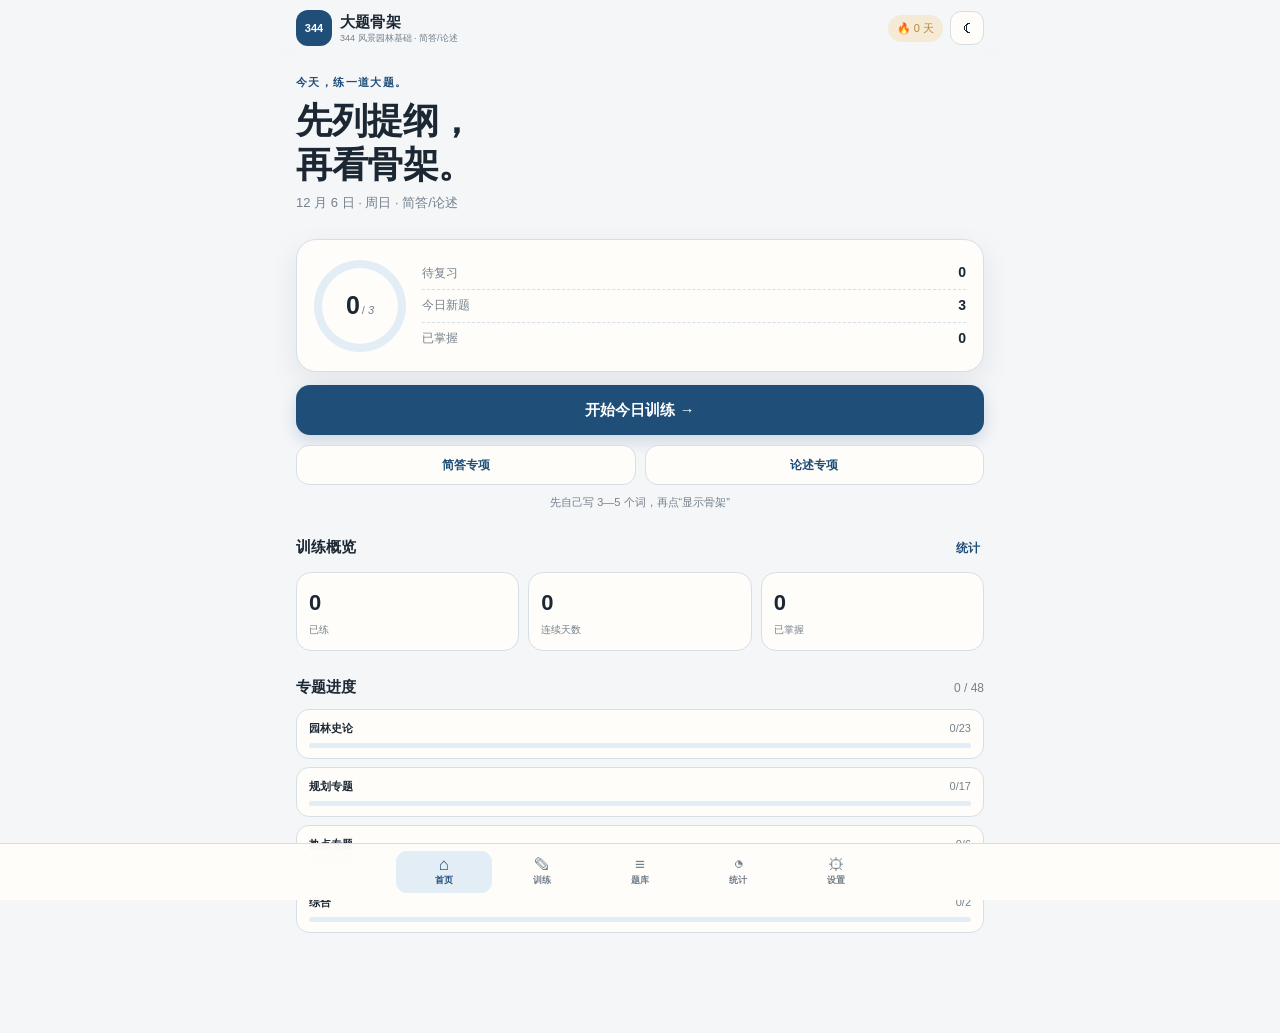
==== 344/index.html @ 08ed9bfb "Add files via upload" ====
<!DOCTYPE html>
<html lang="zh-CN">
<head>
  <meta charset="UTF-8">
  <meta name="viewport" content="width=device-width, initial-scale=1, viewport-fit=cover">
  <meta name="theme-color" content="#1f4e79">
  <meta name="apple-mobile-web-app-capable" content="yes">
  <meta name="apple-mobile-web-app-status-bar-style" content="default">
  <meta name="apple-mobile-web-app-title" content="344 风景园林基础 大题">
  <meta name="description" content="344 风景园林基础 简答/论述训练：先列提纲，再看骨架，限时写。">
  <link rel="manifest" href="./manifest.webmanifest">
  <link rel="icon" href="./icons/icon-192.png">
  <link rel="apple-touch-icon" href="./icons/icon-180.png">
  <link rel="stylesheet" href="./styles.css">
  <title>344 风景园林基础 大题 · 骨架训练</title>
</head>
<body data-subject="344">
  <div id="app">
    <header class="topbar" id="topbar">
      <div class="topbar-inner">
        <button class="back-btn hidden" id="backBtn" aria-label="返回">‹</button>
        <div class="brand">
          <span class="brand-mark">344</span>
          <div>
            <div class="brand-text">大题骨架</div>
            <div class="brand-sub">344 风景园林基础 · 简答/论述</div>
          </div>
        </div>
        <div class="top-actions">
          <span class="streak-pill" id="streakPill">🔥 0 天</span>
          <button class="icon-btn" id="themeBtn" aria-label="切换深浅色">☾</button>
        </div>
      </div>
    </header>

    <main>
      <section class="screen active" id="screen-home">
        <div class="hero">
          <div class="hero-kicker">今天，练一道大题。</div>
          <h1>先列提纲，<br>再看骨架。</h1>
          <p class="hero-sub" id="todayLabel">344 风景园林基础 · 简答 / 论述</p>
        </div>

        <div class="today-card">
          <div class="today-ring" id="todayRing" style="--p:0%">
            <div class="ring-inner"><strong id="todayDone">0</strong><span>/ <em id="todayTarget">3</em></span></div>
          </div>
          <div class="today-info">
            <div class="today-row"><span>待复习</span><b id="dueCount">0</b></div>
            <div class="today-row"><span>今日新题</span><b id="newCount">0</b></div>
            <div class="today-row"><span>已掌握</span><b id="masteredCount">0</b></div>
          </div>
        </div>

        <button class="primary-btn wide" id="startBtn">开始今日训练 →</button>
        <div class="quick-row">
          <button class="quick-btn" id="quickS">简答专项</button>
          <button class="quick-btn" id="quickL">论述专项</button>
        </div>
        <div class="hero-note">先自己写 3—5 个词，再点“显示骨架”</div>

        <div class="section-head"><h2>训练概览</h2><button class="text-btn" data-goto="stats">统计</button></div>
        <div class="stat-grid">
          <div class="stat-card"><div class="stat-num" id="statDone">0</div><div class="stat-label">已练</div></div>
          <div class="stat-card"><div class="stat-num" id="statStreak">0</div><div class="stat-label">连续天数</div></div>
          <div class="stat-card"><div class="stat-num" id="statMastered">0</div><div class="stat-label">已掌握</div></div>
        </div>

        <div class="section-head"><h2>专题进度</h2><span class="muted" id="totalLabel">0 / 0</span></div>
        <div class="topic-list" id="topicList"></div>
      </section>

      <section class="screen" id="screen-train">
        <div class="train-top">
          <div class="train-meta">
            <span id="trainProgressText">0 / 0</span>
            <span class="dot">·</span>
            <span id="trainMode">今日训练</span>
          </div>
          <div class="progress-track"><div class="progress-fill" id="trainProgressBar"></div></div>
        </div>

        <div id="trainArea">
          <div class="question-card">
            <div class="q-meta">
              <span class="chip" id="trainType">简答</span>
              <span class="chip gold" id="trainSource">2025</span>
              <span class="muted" id="trainScore">10 分</span>
            </div>
            <h1 class="q-title" id="trainTitle">题目</h1>

            <div class="timer-row">
              <div><span class="timer" id="timer">00:00</span> <span class="timer-target" id="timerTarget">建议 10 分钟</span></div>
              <button class="timer-btn" id="timerBtn">开始计时</button>
            </div>

            <textarea class="outline" id="outline" placeholder="先写提纲：分几点？每点关键词？案例/机制？"></textarea>
            <button class="reveal-btn" id="revealBtn">显示骨架</button>

            <div class="skeleton hidden" id="skeleton">
              <div class="sk-block"><div class="sk-label">破题</div><div class="sk-text" id="sBreak"></div></div>
              <div class="sk-block"><div class="sk-label">骨架</div><ol class="sk-points" id="sPoints"></ol></div>
              <div class="sk-block"><div class="sk-label">关键词</div><div class="sk-text" id="sKeys"></div></div>
              <div class="sk-block"><div class="sk-label">案例/机制</div><div class="sk-text" id="sCase"></div></div>
              <div class="sk-block sk-pit"><div class="sk-label">易漏点</div><div class="sk-text" id="sPit"></div></div>
            </div>

            <div class="ratings hidden" id="ratings">
              <button class="rate" data-level="0"><b>没思路</b><span>明天再来</span></button>
              <button class="rate" data-level="1"><b>有框架</b><span>2 天后</span></button>
              <button class="rate" data-level="2"><b>能展开</b><span>4 天后</span></button>
              <button class="rate" data-level="3"><b>能写完</b><span>7 天后</span></button>
            </div>

            <div class="card-foot">
              <button class="foot-btn" id="prevBtn">‹ 上一题</button>
              <button class="foot-btn" id="skipBtn">跳过 ›</button>
            </div>
          </div>
        </div>

        <div class="empty-state hidden" id="trainEmpty">
          <div class="empty-icon">✓</div>
          <h2>这一组练完了</h2>
          <p id="emptyText">今天的题已经清空。</p>
          <button class="primary-btn" data-goto="home">回首页</button>
        </div>
      </section>

      <section class="screen" id="screen-library">
        <div class="library-head"><h1>题库</h1><span class="muted" id="libraryCount">0 题</span></div>
        <div class="search-wrap"><span class="search-icon">⌕</span><input id="searchInput" placeholder="搜题目 / 关键词"></div>
        <div class="chips" id="filterChips">
          <button class="filter-chip active" data-filter="all">全部</button>
          <button class="filter-chip" data-filter="简答">简答</button>
          <button class="filter-chip" data-filter="论述">论述</button>
          <button class="filter-chip" data-filter="new">未练</button>
          <button class="filter-chip" data-filter="mastered">已掌握</button>
        </div>
        <div class="q-list" id="questionList"></div>
      </section>

      <section class="screen" id="screen-stats">
        <div class="library-head"><h1>训练统计</h1><button class="text-btn" data-goto="settings">设置</button></div>
        <div class="stat-hero">
          <div><div class="stat-hero-num" id="statDone2">0</div><div class="stat-hero-label">已练题数</div></div>
          <div><div class="stat-hero-num" id="statMastered2">0</div><div class="stat-hero-label">已掌握</div></div>
          <div><div class="stat-hero-num" id="statDays2">0</div><div class="stat-hero-label">训练天数</div></div>
        </div>
        <div class="panel"><div class="panel-head"><h2>题型完成</h2><span class="muted">已练 / 总数</span></div><div class="bar-list" id="typeBars"></div></div>
        <div class="panel"><div class="panel-head"><h2>熟练度分布</h2><span class="muted">四档</span></div><div class="bar-list" id="levelBars"></div></div>
        <div class="panel"><div class="panel-head"><h2>最近 7 天</h2><span class="muted" id="weekTotal">0 次</span></div><div class="week-chart" id="weekChart"></div></div>
        <div class="panel"><div class="panel-head"><h2>专题进度</h2><span class="muted">已练 / 总数</span></div><div class="bar-list" id="topicStats"></div></div>
      </section>

      <section class="screen" id="screen-settings">
        <div class="library-head"><h1>设置</h1></div>
        <div class="setting-group">
          <label class="setting-row"><span><b>每日训练</b><small>一天练几题（含复习）</small></span>
            <select id="dailySelect"><option value="2">2 题</option><option value="3">3 题</option><option value="5">5 题</option><option value="8">8 题</option></select>
          </label>
          <label class="setting-row"><span><b>出题顺序</b><small>随机或按题库顺序</small></span>
            <select id="orderSelect"><option value="random">随机</option><option value="sequence">顺序</option></select>
          </label>
          <label class="setting-row"><span><b>深色模式</b><small>夜间护眼</small></span><input type="checkbox" id="darkToggle" class="switch"></label>
        </div>
        <div class="setting-group">
          <button class="setting-btn" id="exportBtn"><b>导出学习数据</b><span>JSON 备份</span></button>
          <label class="setting-btn"><b>导入学习数据</b><span>选择 JSON</span><input type="file" id="importFile" accept="application/json" class="hidden"></label>
          <button class="setting-btn danger" id="resetBtn"><b>清空全部进度</b><span>不可恢复</span></button>
        </div>
        <div class="about">
          <p><b>344 风景园林基础 · 大题骨架训练</b></p>
          <p>题库：48 题，来自 344/857 简答·论述骨架卡第一批、第二批。</p>
          <p>不是全文答案；只练“破题—骨架—关键词—案例/机制—易漏点”。</p>
          <p>进度只保存在本机浏览器，不上传。</p>
        </div>
      </section>
    </main>

    <nav class="tabbar">
      <button class="tab active" data-goto="home"><span>⌂</span><b>首页</b></button>
      <button class="tab" data-goto="train"><span>✎</span><b>训练</b></button>
      <button class="tab" data-goto="library"><span>≡</span><b>题库</b></button>
      <button class="tab" data-goto="stats"><span>◔</span><b>统计</b></button>
      <button class="tab" data-goto="settings"><span>⚙</span><b>设置</b></button>
    </nav>
  </div>

  <div class="modal hidden" id="modal">
    <div class="modal-backdrop" data-close="modal"></div>
    <div class="modal-card">
      <div class="modal-top"><span class="chip" id="mType">简答</span><button class="icon-btn" data-close="modal">×</button></div>
      <h2 id="mTitle">题目</h2>
      <div id="mBody"></div>
      <div class="modal-actions"><button class="primary-btn" id="mStart">练这道</button></div>
    </div>
  </div>

  <div class="toast" id="toast"></div>

  <script src="./data.js"></script>
  <script src="./app.js"></script>
</body>
</html>
---- 344/styles.css ----
:root {
  --bg: #f4f6f8;
  --bg-2: #e8edf2;
  --card: #fffdf9;
  --ink: #1b2733;
  --muted: #74808c;
  --line: #d6dee6;
  --accent: #1f4e79;
  --accent-2: #2f6fa0;
  --accent-soft: #e2edf6;
  --gold: #b8893b;
  --gold-soft: #f4ead6;
  --danger: #b4473d;
  --shadow: 0 10px 30px rgba(28, 42, 54, .08);
  --radius: 20px;
}
body[data-subject="857"] {
  --accent: #1f6b4f;
  --accent-2: #2f8a66;
  --accent-soft: #e2efe6;
}
body.dark {
  --bg: #10161c;
  --bg-2: #19232c;
  --card: #1b262f;
  --ink: #e6edf3;
  --muted: #9aa8b4;
  --line: #2c3a46;
  --accent: #79b6df;
  --accent-2: #96c9ea;
  --accent-soft: #1d3142;
  --gold: #d2a55f;
  --gold-soft: #332a1b;
  --danger: #e07a6f;
  --shadow: 0 10px 30px rgba(0, 0, 0, .28);
}
body[data-subject="857"].dark {
  --accent: #6fc39c;
  --accent-2: #8bd4b0;
  --accent-soft: #20382d;
}
* { box-sizing: border-box; -webkit-tap-highlight-color: transparent; }
html, body { margin: 0; padding: 0; }
body {
  font-family: -apple-system, BlinkMacSystemFont, "PingFang SC", "Hiragino Sans GB", "Microsoft YaHei", sans-serif;
  background: var(--bg); color: var(--ink); line-height: 1.55; min-height: 100dvh;
  padding-bottom: calc(76px + env(safe-area-inset-bottom));
}
button, input, select, textarea { font: inherit; color: inherit; }
button { border: 0; background: none; cursor: pointer; }
.hidden { display: none !important; }
.muted { color: var(--muted); font-size: 12px; }
#app { max-width: 720px; margin: 0 auto; min-height: 100dvh; }

/* top */
.topbar { position: sticky; top: 0; z-index: 30; padding: max(10px, env(safe-area-inset-top)) 16px 8px; background: linear-gradient(var(--bg) 70%, transparent); backdrop-filter: blur(12px); }
.topbar-inner { display: flex; align-items: center; gap: 10px; }
.brand { display: flex; align-items: center; gap: 8px; flex: 1; min-width: 0; }
.brand-mark { display: inline-grid; place-items: center; width: 36px; height: 36px; border-radius: 12px; background: var(--accent); color: #fff; font-weight: 800; font-size: 11px; }
.brand-text { font-weight: 800; font-size: 15px; letter-spacing: .2px; }
.brand-sub { font-size: 9px; color: var(--muted); margin-top: -1px; }
.top-actions { display: flex; align-items: center; gap: 7px; }
.streak-pill { font-size: 11px; color: var(--gold); background: var(--gold-soft); padding: 5px 9px; border-radius: 999px; white-space: nowrap; }
.icon-btn { width: 34px; height: 34px; border-radius: 11px; display: inline-grid; place-items: center; background: var(--card); border: 1px solid var(--line); }
.back-btn { font-size: 24px; line-height: 1; padding: 0 6px 4px 0; color: var(--ink); }

main { padding: 4px 16px 24px; }
.screen { display: none; }
.screen.active { display: block; }
.hero { padding: 16px 0 10px; }
.hero-kicker { color: var(--accent); font-size: 11px; font-weight: 800; letter-spacing: 1.4px; }
.hero h1 { font-size: 30px; line-height: 1.22; letter-spacing: -.5px; margin: 8px 0 6px; font-weight: 800; }
.hero-sub { color: var(--muted); font-size: 13px; margin: 0 0 16px; }

.today-card { display: flex; align-items: center; gap: 16px; background: var(--card); border: 1px solid var(--line); border-radius: var(--radius); padding: 17px; box-shadow: var(--shadow); }
.today-ring { width: 92px; height: 92px; border-radius: 50%; flex: 0 0 auto; background: conic-gradient(var(--accent) var(--p, 0%), var(--accent-soft) 0); display: grid; place-items: center; position: relative; }
.today-ring::after { content: ""; position: absolute; inset: 8px; border-radius: 50%; background: var(--card); }
.ring-inner { position: relative; z-index: 1; display: flex; align-items: baseline; gap: 2px; }
.ring-inner strong { font-size: 25px; line-height: 1; }
.ring-inner span { font-size: 11px; color: var(--muted); }
.today-info { flex: 1; min-width: 0; }
.today-row { display: flex; align-items: center; justify-content: space-between; padding: 5px 0; font-size: 12px; color: var(--muted); border-bottom: 1px dashed var(--line); }
.today-row:last-child { border-bottom: 0; }
.today-row b { color: var(--ink); font-size: 14px; }

.primary-btn { background: var(--accent); color: #fff; border-radius: 14px; padding: 13px 18px; font-weight: 700; font-size: 15px; display: inline-flex; align-items: center; justify-content: center; gap: 8px; box-shadow: 0 6px 16px rgba(31,78,121,.18); }
.primary-btn.wide { width: 100%; margin-top: 13px; }
.quick-row { display: grid; grid-template-columns: 1fr 1fr; gap: 9px; margin-top: 10px; }
.quick-btn { background: var(--card); border: 1px solid var(--line); border-radius: 13px; padding: 10px; font-size: 12px; font-weight: 700; color: var(--accent); }
.hero-note { text-align: center; color: var(--muted); font-size: 11px; margin-top: 9px; }

.section-head { display: flex; align-items: baseline; justify-content: space-between; margin: 24px 0 10px; }
.section-head h2 { font-size: 15px; margin: 0; }
.text-btn { color: var(--accent); font-size: 12px; font-weight: 700; padding: 4px; }
.stat-grid { display: grid; grid-template-columns: repeat(3, 1fr); gap: 9px; }
.stat-card { background: var(--card); border: 1px solid var(--line); border-radius: 15px; padding: 13px 12px; display: flex; flex-direction: column; gap: 2px; }
.stat-num { font-size: 22px; font-weight: 800; }
.stat-label { font-size: 10px; color: var(--muted); }
.topic-list { display: flex; flex-direction: column; gap: 8px; }
.topic-item { background: var(--card); border: 1px solid var(--line); border-radius: 13px; padding: 10px 12px; }
.topic-line { display: flex; justify-content: space-between; font-size: 11px; margin-bottom: 6px; }
.topic-line span:first-child { font-weight: 700; }
.topic-line span:last-child { color: var(--muted); }
.mini-track { height: 5px; border-radius: 99px; background: var(--accent-soft); overflow: hidden; }
.mini-fill { height: 100%; background: var(--accent); border-radius: 99px; }

/* train */
.train-top { padding: 8px 0 11px; }
.train-meta { display: flex; align-items: center; gap: 7px; font-size: 11px; color: var(--muted); margin-bottom: 8px; flex-wrap: wrap; }
.chip { display: inline-block; font-size: 10px; font-weight: 700; padding: 5px 9px; border-radius: 999px; color: var(--accent); background: var(--accent-soft); }
.chip.gold { color: var(--gold); background: var(--gold-soft); }
.progress-track { height: 6px; border-radius: 99px; background: var(--bg-2); overflow: hidden; }
.progress-fill { height: 100%; width: 0; background: var(--accent); border-radius: 99px; transition: width .2s; }
.question-card { background: var(--card); border: 1px solid var(--line); border-radius: 22px; padding: 18px 16px 14px; box-shadow: var(--shadow); }
.q-title { font-size: 20px; line-height: 1.4; margin: 14px 0 10px; font-weight: 800; letter-spacing: -.2px; }
.q-meta { display: flex; gap: 6px; flex-wrap: wrap; }
.timer-row { display: flex; align-items: center; justify-content: space-between; gap: 10px; margin: 4px 0 10px; padding: 9px 11px; background: var(--bg); border-radius: 12px; }
.timer { font-variant-numeric: tabular-nums; font-weight: 800; font-size: 18px; letter-spacing: .5px; }
.timer-target { font-size: 10px; color: var(--muted); }
.timer-btn { font-size: 11px; font-weight: 700; color: var(--accent); border: 1px solid var(--line); border-radius: 9px; padding: 6px 9px; background: var(--card); }
.outline { width: 100%; min-height: 90px; resize: vertical; border: 1px dashed var(--line); border-radius: 13px; padding: 11px 12px; font-size: 13px; line-height: 1.65; outline: none; background: transparent; }
.outline:focus { border-color: var(--accent); background: var(--accent-soft); }
.reveal-btn { width: 100%; margin-top: 10px; background: var(--accent); color: #fff; border-radius: 13px; padding: 12px; font-weight: 700; }
.skeleton { margin-top: 12px; border-top: 1px dashed var(--line); padding-top: 12px; }
.sk-block { margin-bottom: 10px; }
.sk-label { font-size: 10px; font-weight: 800; letter-spacing: .8px; color: var(--accent); margin-bottom: 3px; }
.sk-text { font-size: 13px; line-height: 1.75; }
.sk-points { margin: 0; padding-left: 20px; font-size: 13px; line-height: 1.75; }
.sk-points li { margin-bottom: 4px; }
.sk-pit { background: #fbefed; border-radius: 10px; padding: 9px 10px; }
body.dark .sk-pit { background: #35211f; }
.sk-pit .sk-text { color: var(--danger); }
.ratings { display: grid; grid-template-columns: repeat(4, 1fr); gap: 6px; margin-top: 12px; }
.rate { border-radius: 12px; padding: 9px 4px; display: flex; flex-direction: column; gap: 1px; border: 1px solid var(--line); background: var(--bg); }
.rate b { font-size: 11px; }
.rate span { font-size: 8px; color: var(--muted); }
.rate[data-level="0"] b { color: var(--danger); }
.rate[data-level="1"] b { color: var(--gold); }
.rate[data-level="2"] b { color: var(--accent-2); }
.rate[data-level="3"] b { color: var(--accent); }
.card-foot { display: flex; justify-content: space-between; margin-top: 12px; }
.foot-btn { font-size: 12px; color: var(--muted); padding: 6px 2px; }
.empty-state { text-align: center; padding: 64px 20px; }
.empty-icon { font-size: 40px; margin-bottom: 8px; }
.empty-state h2 { font-size: 20px; margin: 0 0 6px; }
.empty-state p { color: var(--muted); font-size: 13px; margin: 0 0 16px; }

/* library */
.library-head { display: flex; align-items: baseline; justify-content: space-between; padding: 14px 0 10px; }
.library-head h1 { font-size: 27px; margin: 0; letter-spacing: -.5px; }
.search-wrap { display: flex; align-items: center; background: var(--card); border: 1px solid var(--line); border-radius: 13px; padding: 0 12px; margin-bottom: 9px; }
.search-icon { color: var(--muted); margin-right: 8px; }
.search-wrap input { flex: 1; border: 0; outline: none; background: transparent; padding: 11px 0; font-size: 13px; }
.chips { display: flex; gap: 6px; overflow-x: auto; padding: 2px 0 11px; scrollbar-width: none; }
.chips::-webkit-scrollbar { display: none; }
.filter-chip { flex: 0 0 auto; font-size: 11px; padding: 7px 11px; border-radius: 999px; background: var(--card); border: 1px solid var(--line); color: var(--muted); }
.filter-chip.active { background: var(--accent); border-color: var(--accent); color: #fff; font-weight: 700; }
.q-list { display: flex; flex-direction: column; gap: 8px; }
.q-item { display: flex; align-items: flex-start; gap: 9px; text-align: left; background: var(--card); border: 1px solid var(--line); border-radius: 14px; padding: 12px; }
.q-left { flex: 1; min-width: 0; }
.q-name { font-size: 13px; font-weight: 700; line-height: 1.45; }
.q-sub { font-size: 10px; color: var(--muted); margin-top: 3px; display: flex; gap: 6px; flex-wrap: wrap; }
.type-tag { font-size: 9px; font-weight: 800; padding: 2px 6px; border-radius: 5px; background: var(--accent-soft); color: var(--accent); }
.level-dots { display: flex; gap: 3px; margin-top: 5px; }
.level-dot { width: 6px; height: 6px; border-radius: 50%; background: var(--line); }
.level-dot.on { background: var(--accent); }
.empty-list { text-align: center; color: var(--muted); font-size: 13px; padding: 36px 0; }

/* stats */
.stat-hero { display: grid; grid-template-columns: repeat(3, 1fr); gap: 10px; background: var(--accent); color: #fff; border-radius: 20px; padding: 17px 12px; margin-bottom: 12px; }
.stat-hero > div { display: flex; flex-direction: column; align-items: center; gap: 2px; }
.stat-hero-num { font-size: 25px; font-weight: 800; }
.stat-hero-label { font-size: 10px; opacity: .82; }
.panel { background: var(--card); border: 1px solid var(--line); border-radius: 17px; padding: 14px; margin-bottom: 11px; }
.panel-head { display: flex; justify-content: space-between; align-items: baseline; margin-bottom: 11px; }
.panel-head h2 { font-size: 14px; margin: 0; }
.bar-list { display: flex; flex-direction: column; gap: 9px; }
.bar-row { display: grid; grid-template-columns: 56px 1fr 34px; align-items: center; gap: 8px; font-size: 11px; }
.bar { height: 7px; border-radius: 99px; background: var(--bg-2); overflow: hidden; }
.bar i { display: block; height: 100%; background: var(--accent); border-radius: 99px; }
.bar-row b { text-align: right; font-size: 10px; color: var(--muted); }
.week-chart { display: flex; align-items: flex-end; gap: 8px; height: 110px; padding-top: 6px; }
.week-col { flex: 1; display: flex; flex-direction: column; align-items: center; gap: 4px; height: 100%; justify-content: flex-end; }
.week-bar { width: 100%; max-width: 26px; background: var(--accent-soft); border-radius: 7px 7px 3px 3px; min-height: 4px; }
.week-num { font-size: 9px; color: var(--muted); }
.week-day { font-size: 9px; color: var(--muted); }

/* settings */
.setting-group { background: var(--card); border: 1px solid var(--line); border-radius: 15px; margin-bottom: 11px; overflow: hidden; }
.setting-row { display: flex; align-items: center; justify-content: space-between; gap: 12px; padding: 13px; border-bottom: 1px solid var(--line); }
.setting-row:last-child { border-bottom: 0; }
.setting-row span { display: flex; flex-direction: column; gap: 1px; }
.setting-row b { font-size: 12px; }
.setting-row small { font-size: 10px; color: var(--muted); }
.setting-row select { border: 1px solid var(--line); border-radius: 9px; background: var(--bg); padding: 6px 8px; font-size: 11px; }
.setting-btn { display: flex; align-items: center; justify-content: space-between; width: 100%; padding: 13px; border-bottom: 1px solid var(--line); text-align: left; }
.setting-btn:last-child { border-bottom: 0; }
.setting-btn b { font-size: 12px; }
.setting-btn span { color: var(--muted); }
.setting-btn.danger b { color: var(--danger); }
.switch { appearance: none; width: 42px; height: 24px; border-radius: 99px; background: var(--bg-2); position: relative; transition: .2s; }
.switch::after { content: ""; position: absolute; width: 18px; height: 18px; border-radius: 50%; background: #fff; top: 3px; left: 3px; transition: .2s; box-shadow: 0 1px 3px rgba(0,0,0,.2); }
.switch:checked { background: var(--accent); }
.switch:checked::after { left: 21px; }
.about { color: var(--muted); font-size: 10px; padding: 2px 4px 18px; }
.about p { margin: 4px 0; }

/* tabbar */
.tabbar { position: fixed; left: 0; right: 0; bottom: 0; z-index: 40; display: flex; justify-content: center; gap: 2px; background: color-mix(in srgb, var(--card) 93%, transparent); border-top: 1px solid var(--line); padding: 7px 8px calc(7px + env(safe-area-inset-bottom)); backdrop-filter: blur(16px); }
.tab { flex: 1; max-width: 96px; display: flex; flex-direction: column; align-items: center; gap: 1px; color: var(--muted); padding: 5px 2px; border-radius: 11px; }
.tab span { font-size: 17px; line-height: 1; }
.tab b { font-size: 9px; font-weight: 600; }
.tab.active { color: var(--accent); background: var(--accent-soft); }

/* modal */
.modal { position: fixed; inset: 0; z-index: 60; display: flex; align-items: flex-end; justify-content: center; }
.modal-backdrop { position: absolute; inset: 0; background: rgba(10, 18, 14, .5); backdrop-filter: blur(2px); }
.modal-card { position: relative; width: 100%; max-width: 720px; max-height: 84dvh; overflow-y: auto; background: var(--card); border-radius: 24px 24px 0 0; padding: 20px 18px calc(20px + env(safe-area-inset-bottom)); }
.modal-top { display: flex; align-items: center; justify-content: space-between; }
.modal-card h2 { font-size: 20px; line-height: 1.4; margin: 12px 0 8px; }
.modal-actions { display: flex; gap: 8px; margin-top: 16px; }
.modal-actions > * { flex: 1; }

.toast { position: fixed; left: 50%; bottom: calc(86px + env(safe-area-inset-bottom)); transform: translateX(-50%) translateY(8px); background: rgba(24,34,28,.92); color: #fff; font-size: 12px; padding: 8px 14px; border-radius: 999px; opacity: 0; pointer-events: none; transition: .2s; z-index: 80; max-width: 86vw; }
.toast.show { opacity: 1; transform: translateX(-50%) translateY(0); }

@media (min-width: 680px) {
  .hero h1 { font-size: 36px; }
  .q-title { font-size: 24px; }
}
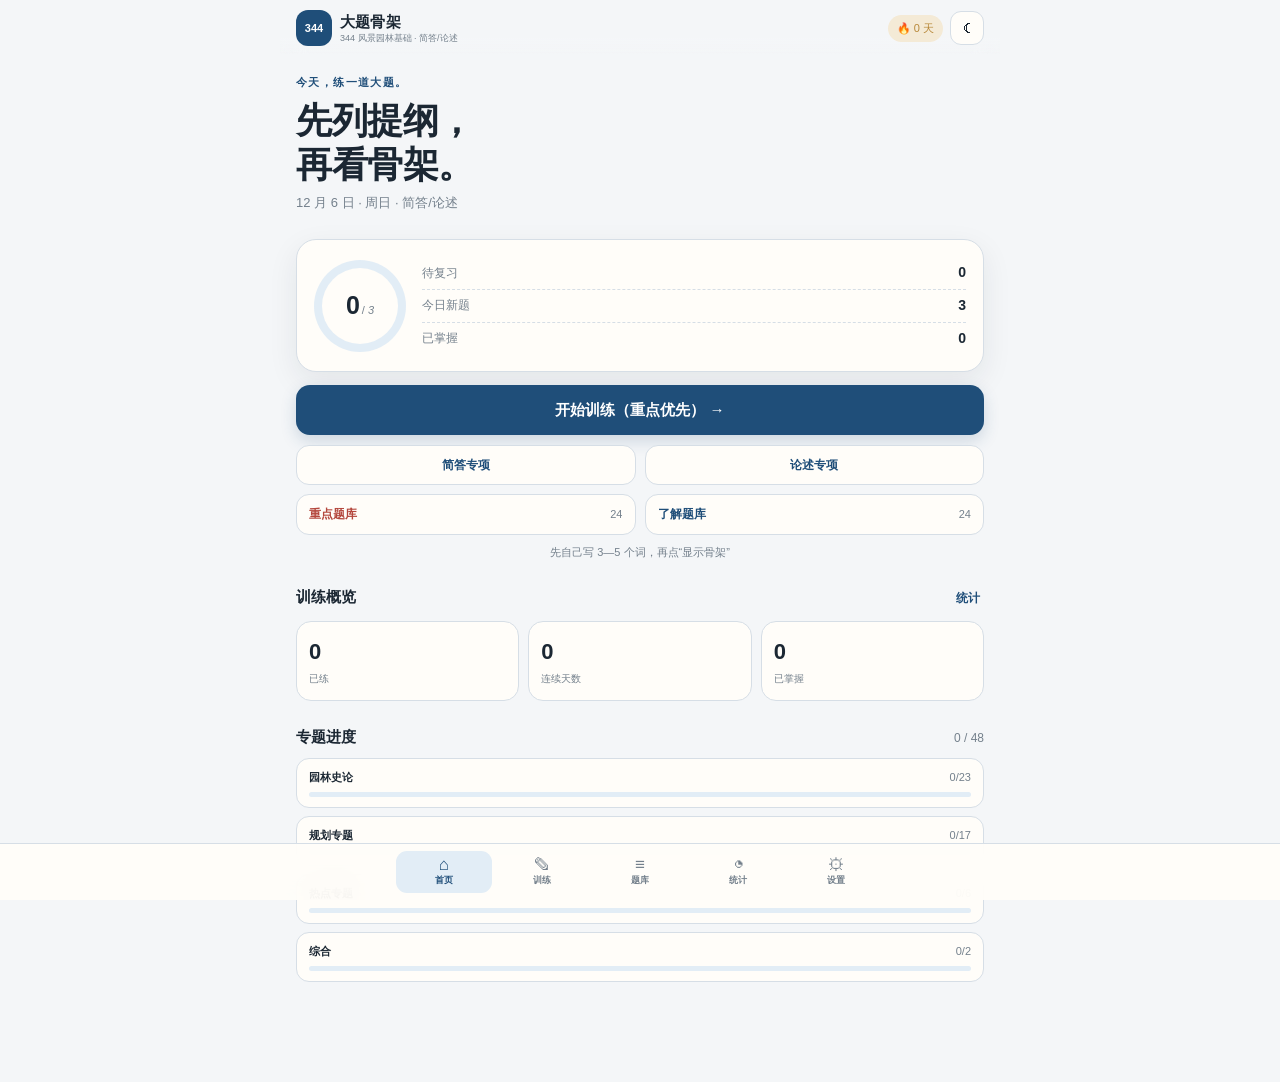
==== commit c8fab61a: "Add files via upload" ====
--- a/344/index.html
+++ b/344/index.html
@@ -52,10 +52,14 @@
           </div>
         </div>
 
-        <button class="primary-btn wide" id="startBtn">开始今日训练 →</button>
+        <button class="primary-btn wide" id="startBtn">开始训练（重点优先） →</button>
         <div class="quick-row">
           <button class="quick-btn" id="quickS">简答专项</button>
           <button class="quick-btn" id="quickL">论述专项</button>
+        </div>
+        <div class="cat-row">
+          <button class="cat-btn key" data-start-cat="重点"><b>重点题库</b><span id="keyCount">24</span></button>
+          <button class="cat-btn know" data-start-cat="了解"><b>了解题库</b><span id="knowCount">24</span></button>
         </div>
         <div class="hero-note">先自己写 3—5 个词，再点“显示骨架”</div>
 
@@ -86,6 +90,7 @@
               <span class="chip" id="trainType">简答</span>
               <span class="chip gold" id="trainSource">2025</span>
               <span class="muted" id="trainScore">10 分</span>
+              <button class="delete-btn" id="deleteBtn">不考，删除</button>
             </div>
             <h1 class="q-title" id="trainTitle">题目</h1>
 
@@ -103,6 +108,12 @@
               <div class="sk-block"><div class="sk-label">关键词</div><div class="sk-text" id="sKeys"></div></div>
               <div class="sk-block"><div class="sk-label">案例/机制</div><div class="sk-text" id="sCase"></div></div>
               <div class="sk-block sk-pit"><div class="sk-label">易漏点</div><div class="sk-text" id="sPit"></div></div>
+            </div>
+
+            <button class="full-btn hidden" id="fullBtn">看答题版</button>
+            <div class="full-wrap hidden" id="fullWrap">
+              <div class="sk-label">答题版（考场版）</div>
+              <div id="fullBody"></div>
             </div>
 
             <div class="ratings hidden" id="ratings">
@@ -136,6 +147,11 @@
           <button class="filter-chip" data-filter="论述">论述</button>
           <button class="filter-chip" data-filter="new">未练</button>
           <button class="filter-chip" data-filter="mastered">已掌握</button>
+        </div>
+        <div class="chips" id="catChips">
+          <button class="filter-chip active" data-cat="all">全部题库</button>
+          <button class="filter-chip" data-cat="重点">重点</button>
+          <button class="filter-chip" data-cat="了解">了解</button>
         </div>
         <div class="q-list" id="questionList"></div>
       </section>
@@ -167,6 +183,7 @@
         <div class="setting-group">
           <button class="setting-btn" id="exportBtn"><b>导出学习数据</b><span>JSON 备份</span></button>
           <label class="setting-btn"><b>导入学习数据</b><span>选择 JSON</span><input type="file" id="importFile" accept="application/json" class="hidden"></label>
+          <button class="setting-btn" id="restoreBtn"><b>恢复已删除题目</b><span id="hiddenCount">0 题</span></button>
           <button class="setting-btn danger" id="resetBtn"><b>清空全部进度</b><span>不可恢复</span></button>
         </div>
         <div class="about">
@@ -193,7 +210,9 @@
       <div class="modal-top"><span class="chip" id="mType">简答</span><button class="icon-btn" data-close="modal">×</button></div>
       <h2 id="mTitle">题目</h2>
       <div id="mBody"></div>
-      <div class="modal-actions"><button class="primary-btn" id="mStart">练这道</button></div>
+      <button class="full-btn hidden" id="mFullBtn">看答题版</button>
+      <div class="full-wrap hidden" id="mFull"></div>
+      <div class="modal-actions"><button class="ghost-btn" id="mDelete">删除题目</button><button class="primary-btn" id="mStart">练这道</button></div>
     </div>
   </div>
 
--- a/344/styles.css
+++ b/344/styles.css
@@ -87,6 +87,12 @@
 .primary-btn.wide { width: 100%; margin-top: 13px; }
 .quick-row { display: grid; grid-template-columns: 1fr 1fr; gap: 9px; margin-top: 10px; }
 .quick-btn { background: var(--card); border: 1px solid var(--line); border-radius: 13px; padding: 10px; font-size: 12px; font-weight: 700; color: var(--accent); }
+.cat-row { display: grid; grid-template-columns: 1fr 1fr; gap: 9px; margin-top: 9px; }
+.cat-btn { background: var(--card); border: 1px solid var(--line); border-radius: 13px; padding: 10px 12px; display: flex; align-items: center; justify-content: space-between; }
+.cat-btn b { font-size: 12px; }
+.cat-btn span { font-size: 11px; color: var(--muted); }
+.cat-btn.key b { color: var(--danger); }
+.cat-btn.know b { color: var(--accent); }
 .hero-note { text-align: center; color: var(--muted); font-size: 11px; margin-top: 9px; }
 
 .section-head { display: flex; align-items: baseline; justify-content: space-between; margin: 24px 0 10px; }
@@ -113,7 +119,9 @@
 .progress-fill { height: 100%; width: 0; background: var(--accent); border-radius: 99px; transition: width .2s; }
 .question-card { background: var(--card); border: 1px solid var(--line); border-radius: 22px; padding: 18px 16px 14px; box-shadow: var(--shadow); }
 .q-title { font-size: 20px; line-height: 1.4; margin: 14px 0 10px; font-weight: 800; letter-spacing: -.2px; }
-.q-meta { display: flex; gap: 6px; flex-wrap: wrap; }
+.q-meta { display: flex; gap: 6px; flex-wrap: wrap; align-items: center; }
+.delete-btn { margin-left: auto; font-size: 10px; color: var(--danger); padding: 4px 2px; white-space: nowrap; }
+.ghost-btn { background: var(--bg); border: 1px solid var(--line); color: var(--danger); border-radius: 14px; padding: 12px 14px; font-weight: 700; font-size: 13px; }
 .timer-row { display: flex; align-items: center; justify-content: space-between; gap: 10px; margin: 4px 0 10px; padding: 9px 11px; background: var(--bg); border-radius: 12px; }
 .timer { font-variant-numeric: tabular-nums; font-weight: 800; font-size: 18px; letter-spacing: .5px; }
 .timer-target { font-size: 10px; color: var(--muted); }
@@ -130,6 +138,10 @@
 .sk-pit { background: #fbefed; border-radius: 10px; padding: 9px 10px; }
 body.dark .sk-pit { background: #35211f; }
 .sk-pit .sk-text { color: var(--danger); }
+.full-btn { width: 100%; margin-top: 10px; background: var(--bg); border: 1px solid var(--accent); color: var(--accent); border-radius: 13px; padding: 11px; font-weight: 700; font-size: 13px; }
+.full-wrap { margin-top: 10px; padding: 12px; background: var(--bg); border-radius: 13px; }
+.full-point { margin: 0 0 7px; font-size: 13px; line-height: 1.7; }
+.full-point b { color: var(--accent); }
 .ratings { display: grid; grid-template-columns: repeat(4, 1fr); gap: 6px; margin-top: 12px; }
 .rate { border-radius: 12px; padding: 9px 4px; display: flex; flex-direction: column; gap: 1px; border: 1px solid var(--line); background: var(--bg); }
 .rate b { font-size: 11px; }
